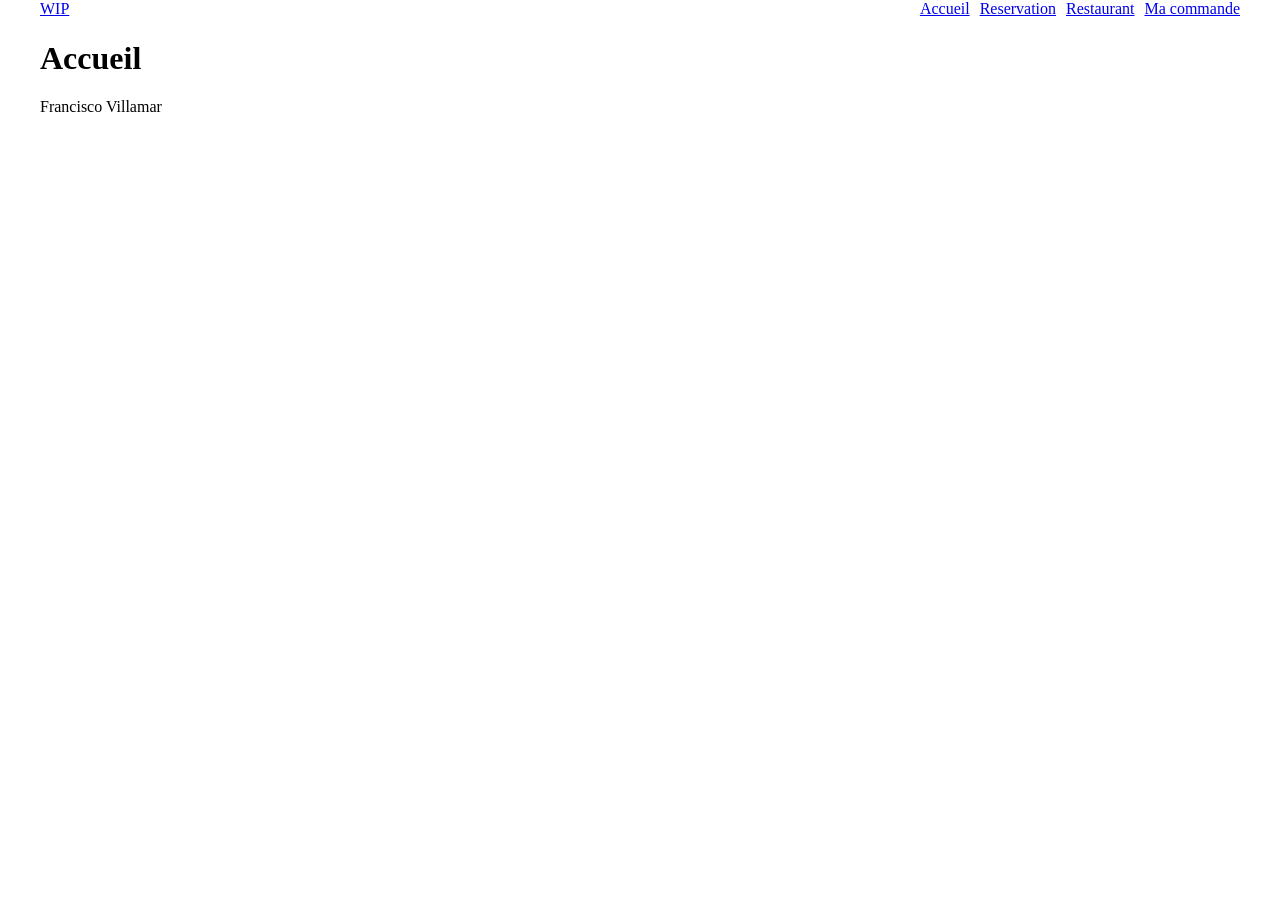
==== index.html @ 97fa5c02 "Intégration du header : structure, alignement en flexbox et préparation responsive du menu taco" ====
<!doctype html>
<html lang="fr-ca">
  <head>
    <meta charset="UTF-8" />
    <meta name="viewport" content="width=device-width, initial-scale=1.0" />
    <title>Accueil</title>
    <link rel="stylesheet" href="css/normalize.css" />
    <link rel="stylesheet" href="css/style.css" />
  </head>
  <body>
    <div class="container">
      <header>
        <div class="flex-cotes">
          <a class="logo" href="index.html">WIP</a>
          <nav class="main-nav">
            <ul class="nav-list">
              <li><a class="nav-link" href="index.html">Accueil</a></li>
              <li>
                <a class="nav-link" href="reservation.html">Reservation</a>
              </li>
              <li><a class="nav-link" href="restaurant.html">Restaurant</a></li>
              <li>
                <a class="nav-cta" href="commande.html">Ma commande</a>
              </li>
            </ul>
          </nav>
          <button type="button" class="taco-menu" aria-label="Ouvrir le menu">
            <img src="WIP" alt="Menu" />
          </button>
        </div>
      </header>
      <main>
        <h1>Accueil</h1>
      </main>
      <footer>Francisco Villamar</footer>
    </div>
  </body>
</html>
---- css/style.css ----
.container{
    max-width: 1200px;
    margin: 0 auto;
    padding-inline: 10px;
}

.flex-cotes{
    display: flex;
    align-items: center;
    justify-content: space-between;
}

.nav-list{
    list-style: none;
    padding: 0;
    margin: 0;
    display: flex;
    gap: 10px;
}

.taco-menu{
    display: none;
}
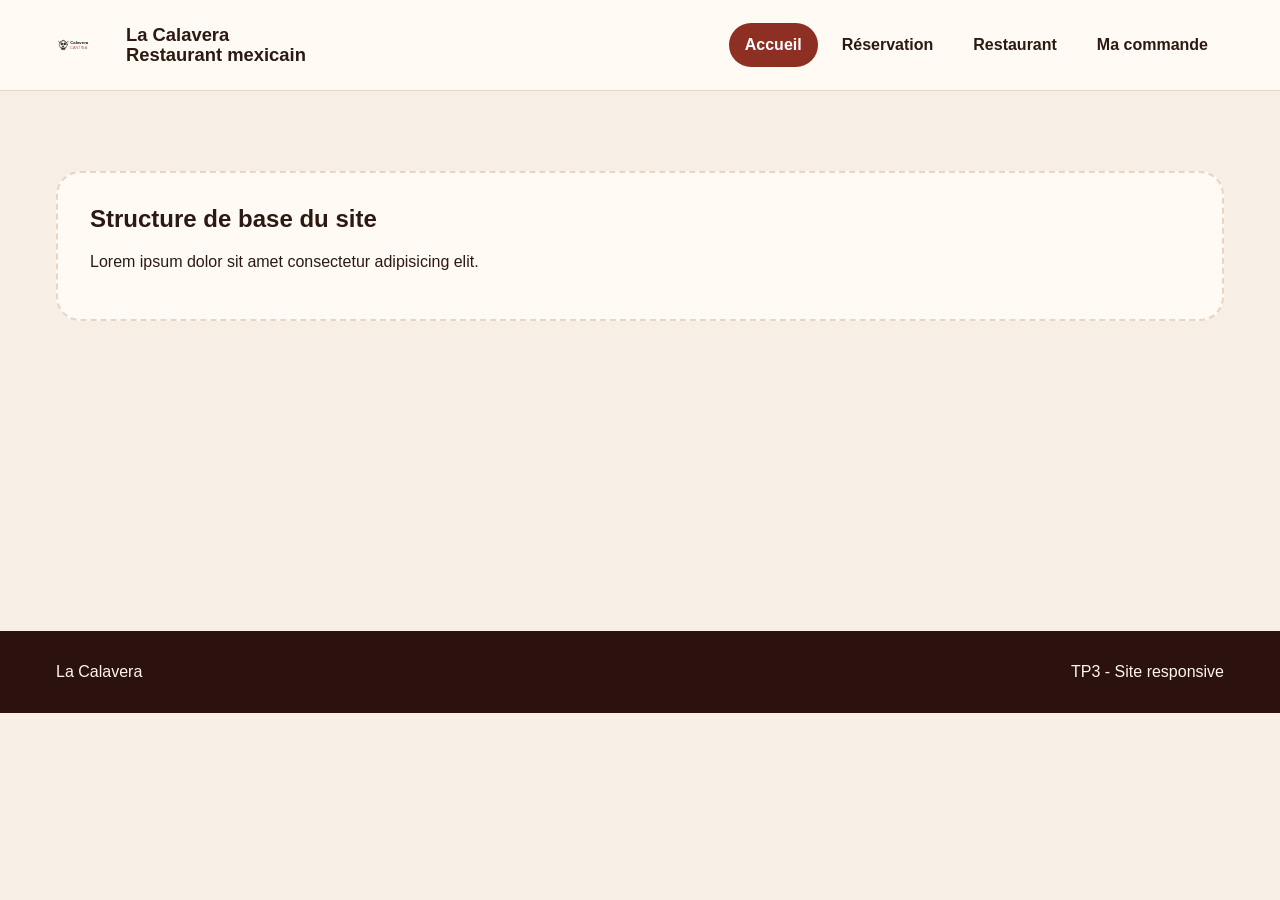
==== commit e9316eff: "- Amélioration de la structure HTML (organisation plus claire header / main / footer) - Standardisat" ====
--- a/index.html
+++ b/index.html
@@ -8,31 +8,42 @@
     <link rel="stylesheet" href="css/style.css" />
   </head>
   <body>
-    <div class="container">
-      <header>
-        <div class="flex-cotes">
-          <a class="logo" href="index.html">WIP</a>
-          <nav class="main-nav">
-            <ul class="nav-list">
-              <li><a class="nav-link" href="index.html">Accueil</a></li>
-              <li>
-                <a class="nav-link" href="reservation.html">Reservation</a>
-              </li>
-              <li><a class="nav-link" href="restaurant.html">Restaurant</a></li>
-              <li>
-                <a class="nav-cta" href="commande.html">Ma commande</a>
-              </li>
-            </ul>
-          </nav>
-          <button type="button" class="taco-menu" aria-label="Ouvrir le menu">
-            <img src="WIP" alt="Menu" />
-          </button>
+    <header class="site-header">
+      <div class="container header-layout">
+        <h1 class="brand-text">
+          <a class="brand" href="index.html">
+            <img src="media/logo-calavera.svg" alt="Logo La Calavera" />
+            <span>La Calavera<br />Restaurant mexicain</span>
+          </a>
+        </h1>
+
+        <nav class="main-nav" aria-label="Navigation principale">
+          <ul>
+            <li><a class="active" href="index.html">Accueil</a></li>
+            <li><a href="reservation.html">Réservation</a></li>
+            <li><a href="restaurant.html">Restaurant</a></li>
+            <li><a href="commande.html">Ma commande</a></li>
+          </ul>
+        </nav>
+      </div>
+    </header>
+
+    <main>
+      <section class="page-placeholder">
+        <div class="container">
+          <div class="page-placeholder-box">
+            <h2>Structure de base du site</h2>
+            <p>Lorem ipsum dolor sit amet consectetur adipisicing elit.</p>
+          </div>
         </div>
-      </header>
-      <main>
-        <h1>Accueil</h1>
-      </main>
-      <footer>Francisco Villamar</footer>
-    </div>
+      </section>
+    </main>
+
+    <footer class="site-footer">
+      <div class="container footer-layout">
+        <p>La Calavera</p>
+        <p>TP3 - Site responsive</p>
+      </div>
+    </footer>
   </body>
 </html>
--- a/css/style.css
+++ b/css/style.css
@@ -1,23 +1,153 @@
-.container{
-    max-width: 1200px;
-    margin: 0 auto;
-    padding-inline: 10px;
+:root {
+  --bg: #f7efe5;
+  --surface: #fffaf4;
+  --text: #2c1a12;
+  --accent: #d96f32;
+  --accent-dark: #8d2f23;
+  --border: #e8d6c5;
 }
 
-.flex-cotes{
-    display: flex;
-    align-items: center;
-    justify-content: space-between;
+* {
+  box-sizing: border-box;
 }
 
-.nav-list{
-    list-style: none;
-    padding: 0;
-    margin: 0;
-    display: flex;
-    gap: 10px;
+body {
+  margin: 0;
+  font-family: Arial, Helvetica, sans-serif;
+  color: var(--text);
+  background: var(--bg);
 }
 
-.taco-menu{
-    display: none;
-}+img {
+  display: block;
+  max-width: 100%;
+}
+
+.container {
+  max-width: 1200px;
+  margin: 0 auto;
+  padding-inline: 1rem;
+}
+
+.site-header {
+  background: var(--surface);
+  border-bottom: 1px solid var(--border);
+}
+
+.header-layout {
+  min-height: 90px;
+  display: flex;
+  align-items: center;
+  justify-content: space-between;
+  gap: 1rem;
+}
+
+.brand {
+  display: flex;
+  align-items: center;
+  gap: 0.75rem;
+  color: inherit;
+  text-decoration: none;
+}
+
+.brand img {
+  width: 58px;
+  height: 58px;
+}
+
+.brand-text {
+  margin: 0;
+  font-size: 1.15rem;
+  line-height: 1.1;
+}
+
+.main-nav ul {
+  list-style: none;
+  display: flex;
+  gap: 0.5rem;
+  padding: 0;
+  margin: 0;
+}
+
+.main-nav a {
+  display: block;
+  padding: 0.8rem 1rem;
+  border-radius: 999px;
+  text-decoration: none;
+  color: var(--text);
+  font-weight: 700;
+}
+
+.main-nav a:hover,
+.main-nav a:focus-visible,
+.main-nav a.active {
+  background: var(--accent-dark);
+  color: #fff;
+}
+
+main {
+  min-height: 60vh;
+}
+
+.page-placeholder {
+  padding: 5rem 0;
+}
+
+.page-placeholder-box {
+  padding: 2rem;
+  border: 2px dashed var(--border);
+  border-radius: 1.5rem;
+  background: var(--surface);
+}
+
+.page-placeholder h2 {
+  margin-top: 0;
+}
+
+.site-footer {
+  background: #2b120f;
+  color: #fff5eb;
+  padding: 2rem 0;
+}
+
+.footer-layout {
+  display: flex;
+  align-items: center;
+  justify-content: space-between;
+  gap: 1rem;
+}
+
+.footer-layout p {
+  margin: 0;
+}
+
+@media (max-width: 960px) {
+  .header-layout,
+  .footer-layout {
+    flex-direction: column;
+    justify-content: center;
+    text-align: center;
+    padding-block: 1rem;
+  }
+
+  .main-nav ul {
+    flex-wrap: wrap;
+    justify-content: center;
+  }
+}
+
+@media (max-width: 570px) {
+  .brand {
+    flex-direction: column;
+    text-align: center;
+  }
+
+  .main-nav ul {
+    flex-direction: column;
+    width: 100%;
+  }
+
+  .main-nav a {
+    text-align: center;
+  }
+}
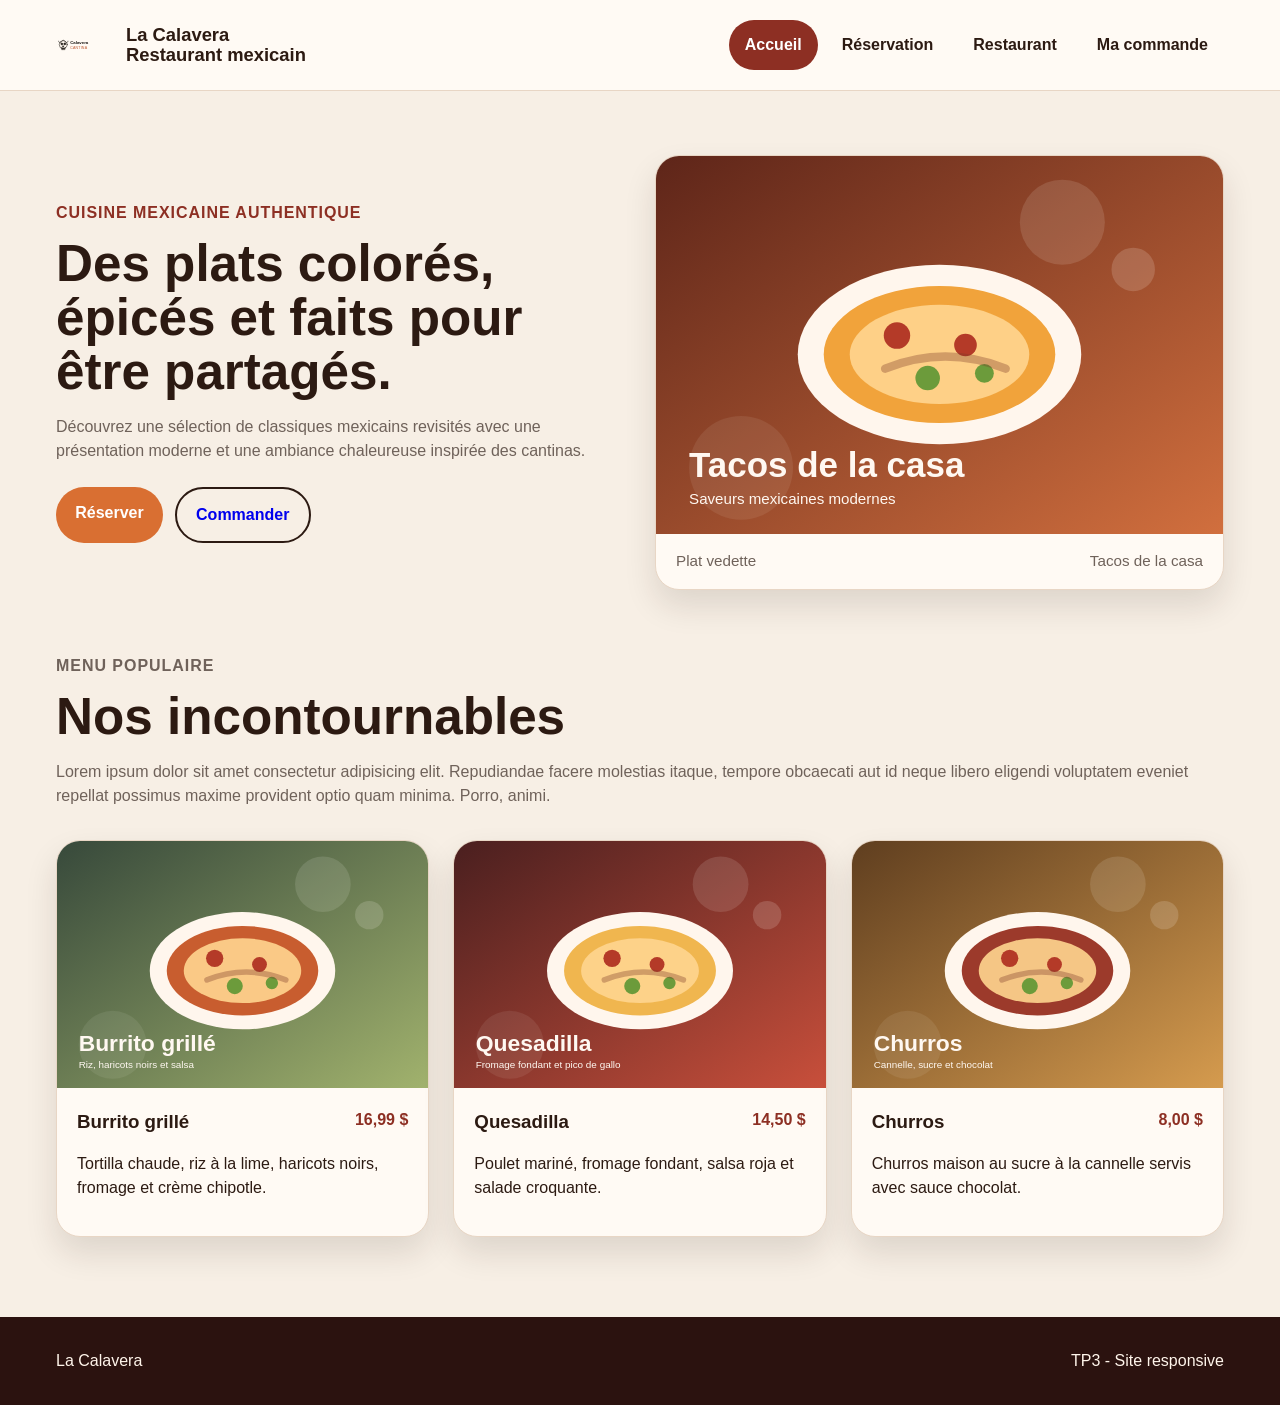
==== commit df3ba848: "- Ajout de la section hero (image + texte) - Intégration d’une section menu (cartes de plats) - Util" ====
--- a/index.html
+++ b/index.html
@@ -3,7 +3,7 @@
   <head>
     <meta charset="UTF-8" />
     <meta name="viewport" content="width=device-width, initial-scale=1.0" />
-    <title>Accueil</title>
+    <title>La Calavera - Accueil</title>
     <link rel="stylesheet" href="css/normalize.css" />
     <link rel="stylesheet" href="css/style.css" />
   </head>
@@ -29,11 +29,99 @@
     </header>
 
     <main>
-      <section class="page-placeholder">
+      <section class="hero">
+        <div class="container hero-layout">
+          <div class="hero-content">
+            <p class="eyebrow">Cuisine mexicaine authentique</p>
+            <h2>Des plats colorés, épicés et faits pour être partagés.</h2>
+            <p>
+              Découvrez une sélection de classiques mexicains revisités avec une
+              présentation moderne et une ambiance chaleureuse inspirée des
+              cantinas.
+            </p>
+            <div class="hero-actions">
+              <a class="btn btn-primary" href="reservation.html">Réserver</a>
+              <a class="btn btn-secondary" href="commande.html">Commander</a>
+            </div>
+          </div>
+
+          <div class="hero-visual card">
+            <img
+              src="media/hero-tacos.svg"
+              alt="Illustration d'une assiette de tacos."
+            />
+            <div class="hero-caption">
+              <span>Plat vedette</span>
+              <span>Tacos de la casa</span>
+            </div>
+          </div>
+        </div>
+      </section>
+
+      <section class="menu-section">
         <div class="container">
-          <div class="page-placeholder-box">
-            <h2>Structure de base du site</h2>
-            <p>Lorem ipsum dolor sit amet consectetur adipisicing elit.</p>
+          <div class="section-heading">
+            <p class="eyebrow">Menu populaire</p>
+            <h2>Nos incontournables</h2>
+            <p>
+              Lorem ipsum dolor sit amet consectetur adipisicing elit.
+              Repudiandae facere molestias itaque, tempore obcaecati aut id
+              neque libero eligendi voluptatem eveniet repellat possimus maxime
+              provident optio quam minima. Porro, animi.
+            </p>
+          </div>
+
+          <div class="menu-list">
+            <article class="menu-card card">
+              <img
+                src="media/menu-burrito.svg"
+                alt="Illustration d'un burrito grillé."
+              />
+              <div class="menu-card-content">
+                <div class="menu-card-top">
+                  <h3>Burrito grillé</h3>
+                  <span class="price">16,99 $</span>
+                </div>
+                <p>
+                  Tortilla chaude, riz à la lime, haricots noirs, fromage et
+                  crème chipotle.
+                </p>
+              </div>
+            </article>
+
+            <article class="menu-card card">
+              <img
+                src="media/menu-quesadilla.svg"
+                alt="Illustration d'une quesadilla."
+              />
+              <div class="menu-card-content">
+                <div class="menu-card-top">
+                  <h3>Quesadilla</h3>
+                  <span class="price">14,50 $</span>
+                </div>
+                <p>
+                  Poulet mariné, fromage fondant, salsa roja et salade
+                  croquante.
+                </p>
+              </div>
+            </article>
+
+            <article class="menu-card card">
+              <img
+                src="media/menu-churros.svg"
+                alt="Illustration de churros au chocolat."
+              />
+              <div class="menu-card-content">
+                <div class="menu-card-top">
+                  <h3>Churros</h3>
+                  <span class="price">8,00 $</span>
+                </div>
+                <p>
+                  Churros maison au sucre à la cannelle servis avec sauce
+                  chocolat.
+                </p>
+              </div>
+            </article>
           </div>
         </div>
       </section>
--- a/css/style.css
+++ b/css/style.css
@@ -1,10 +1,13 @@
 :root {
   --bg: #f7efe5;
   --surface: #fffaf4;
+  --surface-soft: #f0e2d2;
   --text: #2c1a12;
+  --muted: #6f625a;
   --accent: #d96f32;
   --accent-dark: #8d2f23;
   --border: #e8d6c5;
+  --shadow: 0 16px 32px rgba(44, 26, 18, 0.12);
 }
 
 * {
@@ -16,6 +19,7 @@
   font-family: Arial, Helvetica, sans-serif;
   color: var(--text);
   background: var(--bg);
+  line-height: 1.5;
 }
 
 img {
@@ -85,23 +89,139 @@
   color: #fff;
 }
 
-main {
-  min-height: 60vh;
-}
-
-.page-placeholder {
-  padding: 5rem 0;
-}
-
-.page-placeholder-box {
-  padding: 2rem;
-  border: 2px dashed var(--border);
+.hero {
+  padding: 4rem 0;
+}
+
+.hero-layout {
+  display: flex;
+  align-items: center;
+  gap: 2rem;
+}
+
+.hero-content,
+.hero-visual {
+  flex: 1 1 0;
+}
+
+.eyebrow {
+  margin: 0 0 0.75rem;
+  font-weight: 700;
+  letter-spacing: 0.06em;
+  text-transform: uppercase;
+  color: var(--accent-dark);
+}
+
+.hero h2,
+.menu-section h2 {
+  margin: 0 0 1rem;
+  font-size: clamp(2rem, 4vw, 3.5rem);
+  line-height: 1.05;
+}
+
+.hero-content p:last-of-type,
+.section-heading p {
+  color: var(--muted);
+}
+
+.hero-actions {
+  display: flex;
+  flex-wrap: wrap;
+  gap: 0.75rem;
+  margin-top: 1.5rem;
+}
+
+.btn {
+  display: inline-block;
+  padding: 0.9rem 1.2rem;
+  border-radius: 999px;
+  text-decoration: none;
+  font-weight: 700;
+}
+
+.btn-primary {
+  background: var(--accent);
+  color: #fff;
+}
+
+.btn-primary:hover,
+.btn-primary:focus-visible {
+  background: var(--accent-dark);
+  color: #fff;
+}
+
+.btn-secondary {
+  border: 2px solid var(--text);
+}
+
+.btn-secondary:hover,
+.btn-secondary:focus-visible {
+  background: var(--text);
+  color: #fff;
+}
+
+.card {
+  background: var(--surface);
+  border: 1px solid var(--border);
   border-radius: 1.5rem;
-  background: var(--surface);
-}
-
-.page-placeholder h2 {
-  margin-top: 0;
+  box-shadow: var(--shadow);
+  overflow: hidden;
+}
+
+.hero-visual img {
+  width: 100%;
+}
+
+.hero-caption {
+  display: flex;
+  justify-content: space-between;
+  gap: 1rem;
+  padding: 1rem 1.25rem;
+  color: var(--muted);
+  font-size: 0.95rem;
+}
+
+.menu-section {
+  padding: 0 0 5rem;
+}
+
+.section-heading {
+  margin-bottom: 2rem;
+}
+
+.menu-list {
+  display: flex;
+  flex-wrap: wrap;
+  gap: 1.5rem;
+}
+
+.menu-card {
+  flex: 1 1 calc(33.333% - 1rem);
+  min-width: 250px;
+}
+
+.menu-card img {
+  width: 100%;
+}
+
+.menu-card-content {
+  padding: 1.25rem;
+}
+
+.menu-card-top {
+  display: flex;
+  justify-content: space-between;
+  align-items: flex-start;
+  gap: 1rem;
+}
+
+.menu-card-top h3 {
+  margin: 0;
+}
+
+.price {
+  font-weight: 700;
+  color: var(--accent-dark);
 }
 
 .site-footer {
@@ -123,6 +243,7 @@
 
 @media (max-width: 960px) {
   .header-layout,
+  .hero-layout,
   .footer-layout {
     flex-direction: column;
     justify-content: center;
@@ -130,8 +251,10 @@
     padding-block: 1rem;
   }
 
-  .main-nav ul {
-    flex-wrap: wrap;
+  .main-nav ul,
+  .hero-actions,
+  .hero-caption,
+  .menu-card-top {
     justify-content: center;
   }
 }
@@ -147,7 +270,18 @@
     width: 100%;
   }
 
-  .main-nav a {
+  .main-nav a,
+  .btn {
     text-align: center;
   }
-}
+
+  .hero {
+    padding-top: 2.5rem;
+  }
+
+  .hero-caption,
+  .menu-card-top,
+  .footer-layout {
+    flex-direction: column;
+  }
+}
